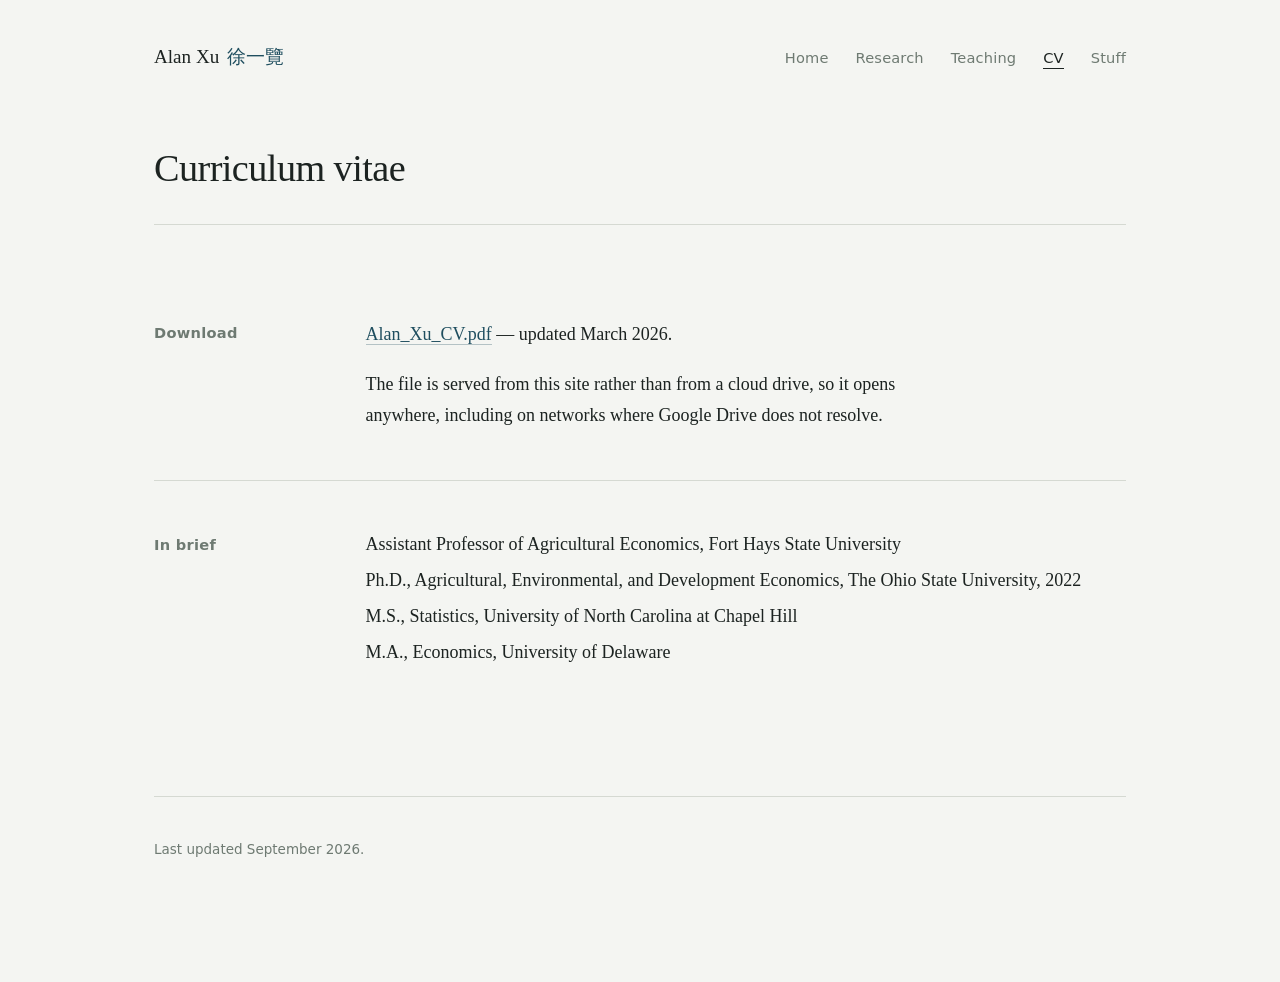
==== cv.html @ 7529fff0 "Add files via upload" ====
<!DOCTYPE html>
<html lang="en">
<head>
<meta charset="utf-8">
<meta name="viewport" content="width=device-width, initial-scale=1">
<title>Curriculum vitae — Alan Xu 徐一覽</title>
<meta name="description" content="Curriculum vitae of Alan Xu, assistant professor of agricultural economics at Fort Hays State University.">
<link rel="icon" href="favicon.svg" type="image/svg+xml">
<link rel="stylesheet" href="style.css">
</head>
<body>
<a class="skip" href="#main">Skip to content</a>

<div class="page">

  <header class="masthead">
    <a class="wordmark" href="index.html">Alan Xu<span class="han" lang="zh-Hans">徐一覽</span></a>
    <nav aria-label="Sections">
      <ul class="nav">
        <li><a href="index.html">Home</a></li>
        <li><a href="research.html">Research</a></li>
        <li><a href="teaching.html">Teaching</a></li>
        <li><a href="cv.html" aria-current="page">CV</a></li>
        <li><a href="stuff.html">Stuff</a></li>
      </ul>
    </nav>
  </header>

  <main id="main">

    <h1 class="page-title">Curriculum vitae</h1>

    <section class="band">
      <h2>Download</h2>
      <div class="band-body">
        <p><a href="files/Alan_Xu_CV.pdf">Alan_Xu_CV.pdf</a> — updated March 2026.</p>
        <p>The file is served from this site rather than from a cloud drive, so it opens
        anywhere, including on networks where Google Drive does not resolve.</p>
      </div>
    </section>

    <section class="band">
      <h2>In brief</h2>
      <div class="band-body">
        <ul class="stack">
          <li>Assistant Professor of Agricultural Economics, Fort Hays State University</li>
          <li>Ph.D., Agricultural, Environmental, and Development Economics, The Ohio State
            University, 2022</li>
          <li>M.S., Statistics, University of North Carolina at Chapel Hill</li>
          <li>M.A., Economics, University of Delaware</li>
        </ul>
      </div>
    </section>

  </main>

  <footer class="foot">
    <p>Last updated September 2026.</p>
  </footer>

</div>
</body>
</html>
---- style.css ----
/* ============================================================
   Alan Xu — personal site
   No external requests. No fonts, no CDNs, no analytics.
   Everything here loads from your own server.
   ============================================================ */

:root {
  --paper:      #F4F5F2;
  --ink:        #1C2321;
  --water:      #1F4E5F;
  --muted:      #6E7A72;
  --rule:       #D5D9D2;

  --serif: "Iowan Old Style", "Charter", "Palatino Linotype", Palatino,
           Georgia, "Songti SC", "SimSun", serif;
  --han:   "PingFang SC", "Hiragino Sans GB", "Microsoft YaHei",
           "Source Han Sans SC", "Noto Sans CJK SC", sans-serif;
  --sans:  system-ui, -apple-system, "Segoe UI", Roboto,
           "Helvetica Neue", Arial, sans-serif;

  --measure: 62ch;
}

*, *::before, *::after { box-sizing: border-box; }

html { font-size: 18px; -webkit-text-size-adjust: 100%; }

body {
  margin: 0;
  padding: 0 1.5rem 6rem;
  background: var(--paper);
  color: var(--ink);
  font-family: var(--serif);
  font-size: 1rem;
  line-height: 1.7;
  -webkit-font-smoothing: antialiased;
}

.page { max-width: 54rem; margin: 0 auto; }

/* ---------- links ---------- */

a {
  color: var(--water);
  text-decoration: none;
  border-bottom: 1px solid rgba(31, 78, 95, 0.3);
}
a:hover { border-bottom-color: var(--water); }
a:focus-visible {
  outline: 2px solid var(--water);
  outline-offset: 3px;
  border-radius: 1px;
}

.skip {
  position: absolute;
  left: -9999px;
}
.skip:focus {
  left: 1.5rem;
  top: 1rem;
  background: var(--ink);
  color: var(--paper);
  padding: 0.5rem 0.9rem;
  border: 0;
  z-index: 10;
}

/* ---------- header + nav ---------- */

.masthead {
  display: flex;
  flex-wrap: wrap;
  align-items: baseline;
  justify-content: space-between;
  gap: 0.75rem 2rem;
  padding: 2.25rem 0 0;
}

.wordmark {
  font-size: 1.0625rem;
  color: var(--ink);
  border-bottom: 0;
  white-space: nowrap;
}
.wordmark .han { font-family: var(--han); margin-left: 0.4em; color: var(--water); }
.wordmark:hover { color: var(--water); }

.nav {
  display: flex;
  flex-wrap: wrap;
  gap: 0 1.5rem;
  margin: 0;
  padding: 0;
  list-style: none;
  font-family: var(--sans);
  font-size: 0.8125rem;
  letter-spacing: 0.01em;
}
.nav a {
  color: var(--muted);
  border-bottom: 0;
  padding-bottom: 2px;
}
.nav a:hover { color: var(--ink); }
.nav a[aria-current="page"] {
  color: var(--ink);
  border-bottom: 1px solid var(--ink);
}

/* ---------- the name lockup (home page only) ---------- */

.lockup { padding: 4.5rem 0 3rem; }

.lockup h1 {
  margin: 0;
  font-weight: 400;
  font-size: clamp(2.75rem, 9vw, 4.25rem);
  line-height: 1.02;
  letter-spacing: -0.02em;
}
.lockup .han {
  display: block;
  font-family: var(--han);
  font-size: clamp(1.6rem, 5vw, 2.375rem);
  line-height: 1.3;
  letter-spacing: 0.14em;
  color: var(--water);
  margin-top: 0.35em;
  font-weight: 400;
}
.lockup .standfirst {
  max-width: 34ch;
  margin: 1.75rem 0 0;
  font-size: 1.1875rem;
  line-height: 1.55;
  color: var(--muted);
}

/* ---------- page title (interior pages) ---------- */

.page-title {
  margin: 3.5rem 0 2.5rem;
  padding-bottom: 1.25rem;
  border-bottom: 1px solid var(--rule);
  font-weight: 400;
  font-size: 2.125rem;
  letter-spacing: -0.015em;
}

/* ---------- the rail layout ---------- */

.band {
  display: grid;
  grid-template-columns: 9rem 1fr;
  gap: 0 2.75rem;
  padding: 2.75rem 0;
  border-top: 1px solid var(--rule);
}
.band:first-of-type { border-top: 0; }

.band > h2 {
  margin: 0;
  font-family: var(--sans);
  font-size: 0.8125rem;
  font-weight: 600;
  line-height: 1.9;
  color: var(--muted);
  letter-spacing: 0.02em;
}

.band-body > *:first-child { margin-top: 0; }
.band-body > *:last-child  { margin-bottom: 0; }
.band-body p { max-width: var(--measure); margin: 0 0 1.1em; }

/* ---------- publications ---------- */

.pubs { margin: 0; padding: 0; list-style: none; }

.pub {
  display: grid;
  grid-template-columns: 3.25rem 1fr;
  gap: 0 1.25rem;
  margin-bottom: 1.9rem;
}
.pub:last-child { margin-bottom: 0; }

.pub .year {
  font-family: var(--sans);
  font-size: 0.8125rem;
  color: var(--muted);
  line-height: 1.9;
  font-variant-numeric: tabular-nums;
}
.pub .title { display: block; line-height: 1.45; }
.pub .meta {
  display: block;
  margin-top: 0.2em;
  font-size: 0.9375rem;
  color: var(--muted);
}
.pub .venue { font-style: italic; }

/* ---------- projects ---------- */

.projects { margin: 0; padding: 0; list-style: none; }

.project { margin-bottom: 1.9rem; max-width: var(--measure); }
.project:last-child { margin-bottom: 0; }
.project h3 {
  margin: 0 0 0.3em;
  font-size: 1.0625rem;
  font-weight: 600;
  line-height: 1.4;
}
.project p { margin: 0 0 0.4em; }
.project .status {
  font-family: var(--sans);
  font-size: 0.8125rem;
  color: var(--muted);
  line-height: 1.55;
  display: block;
}

/* ---------- courses ---------- */

.courses { margin: 0 0 2rem; padding: 0; list-style: none; }
.courses:last-child { margin-bottom: 0; }

.course {
  display: grid;
  grid-template-columns: 7.5rem 1fr;
  gap: 0 1.25rem;
  margin-bottom: 0.85rem;
}
.course .code {
  font-family: var(--sans);
  font-size: 0.8125rem;
  color: var(--muted);
  line-height: 1.9;
}
.course .name { line-height: 1.45; }
.course .where { color: var(--muted); font-size: 0.9375rem; }

.subhead {
  margin: 2.25rem 0 0.9rem;
  font-family: var(--sans);
  font-size: 0.8125rem;
  font-weight: 600;
  color: var(--ink);
}
.subhead:first-child { margin-top: 0; }

/* ---------- student comments ---------- */

.comments { margin: 0; padding: 0; list-style: none; max-width: var(--measure); }
.comments li {
  margin-bottom: 1.4rem;
  padding-left: 1.25rem;
  border-left: 2px solid var(--rule);
  font-size: 0.9375rem;
  line-height: 1.65;
  color: var(--ink);
}
.comments li:last-child { margin-bottom: 0; }

/* ---------- coauthors ---------- */

.people { margin: 0; padding: 0; list-style: none; }
.people li { margin-bottom: 0.55rem; line-height: 1.45; }
.people .affil { color: var(--muted); font-size: 0.9375rem; }

/* ---------- contact / elsewhere lists ---------- */

.stack { margin: 0; padding: 0; list-style: none; }
.stack li { margin-bottom: 0.5rem; line-height: 1.5; }
.stack .note {
  font-family: var(--sans);
  font-size: 0.75rem;
  color: var(--muted);
  margin-left: 0.5em;
}

/* ---------- figures ---------- */

figure { margin: 0 0 2.5rem; max-width: var(--measure); }
figure:last-child { margin-bottom: 0; }
figure img {
  display: block;
  width: 100%;
  height: auto;
  border: 1px solid var(--rule);
}
figcaption {
  margin-top: 0.7rem;
  font-size: 0.9375rem;
  line-height: 1.55;
  color: var(--muted);
}

/* ---------- footer ---------- */

.foot {
  margin-top: 4rem;
  padding-top: 1.5rem;
  border-top: 1px solid var(--rule);
  font-family: var(--sans);
  font-size: 0.75rem;
  color: var(--muted);
}
.foot a { color: var(--muted); border-bottom-color: var(--rule); }
.foot a:hover { color: var(--ink); }

/* ---------- narrow screens ---------- */

@media (max-width: 46rem) {
  html { font-size: 17px; }
  body { padding-left: 1.25rem; padding-right: 1.25rem; }

  .band {
    grid-template-columns: 1fr;
    gap: 0;
    padding: 2.25rem 0;
  }
  .band > h2 { margin-bottom: 1rem; }

  .lockup { padding: 3rem 0 2.25rem; }
  .course { grid-template-columns: 1fr; gap: 0; }
  .course .code { line-height: 1.5; }
}

/* ---------- accessibility + print ---------- */

@media (prefers-reduced-motion: reduce) {
  * { animation: none !important; transition: none !important; }
}

@media print {
  body { background: #fff; padding: 0; font-size: 11pt; }
  .nav, .skip, .foot { display: none; }
  a { color: inherit; border-bottom: 0; }
  .band { break-inside: avoid; border-top: 1px solid #ccc; }
}
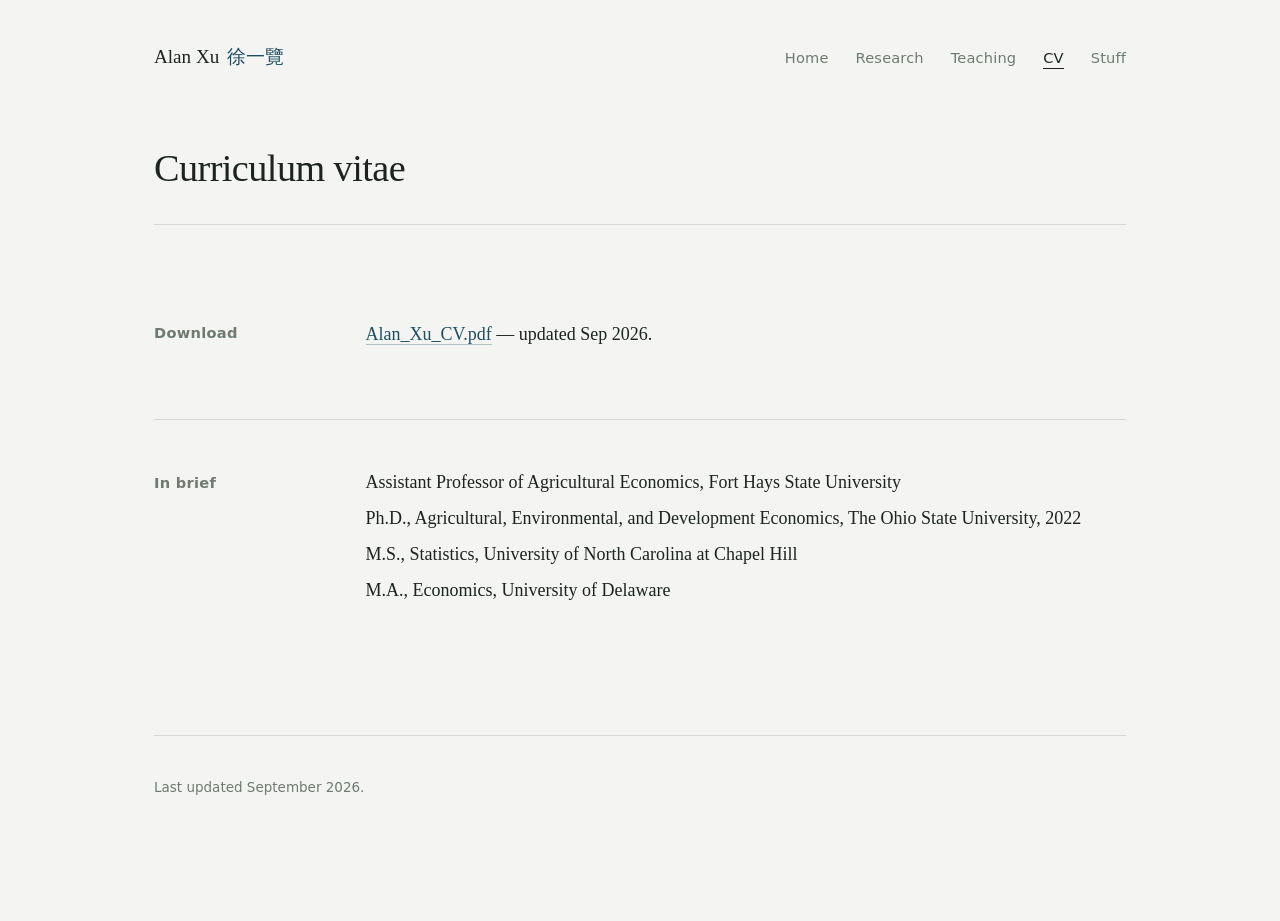
==== commit 432a1124: "Update cv.html" ====
--- a/cv.html
+++ b/cv.html
@@ -33,9 +33,8 @@
     <section class="band">
       <h2>Download</h2>
       <div class="band-body">
-        <p><a href="files/Alan_Xu_CV.pdf">Alan_Xu_CV.pdf</a> — updated March 2026.</p>
-        <p>The file is served from this site rather than from a cloud drive, so it opens
-        anywhere, including on networks where Google Drive does not resolve.</p>
+        <p><a href="files/Alan_Xu_CV.pdf">Alan_Xu_CV.pdf</a> — updated Sep 2026.</p>
+        <p></p>
       </div>
     </section>
 
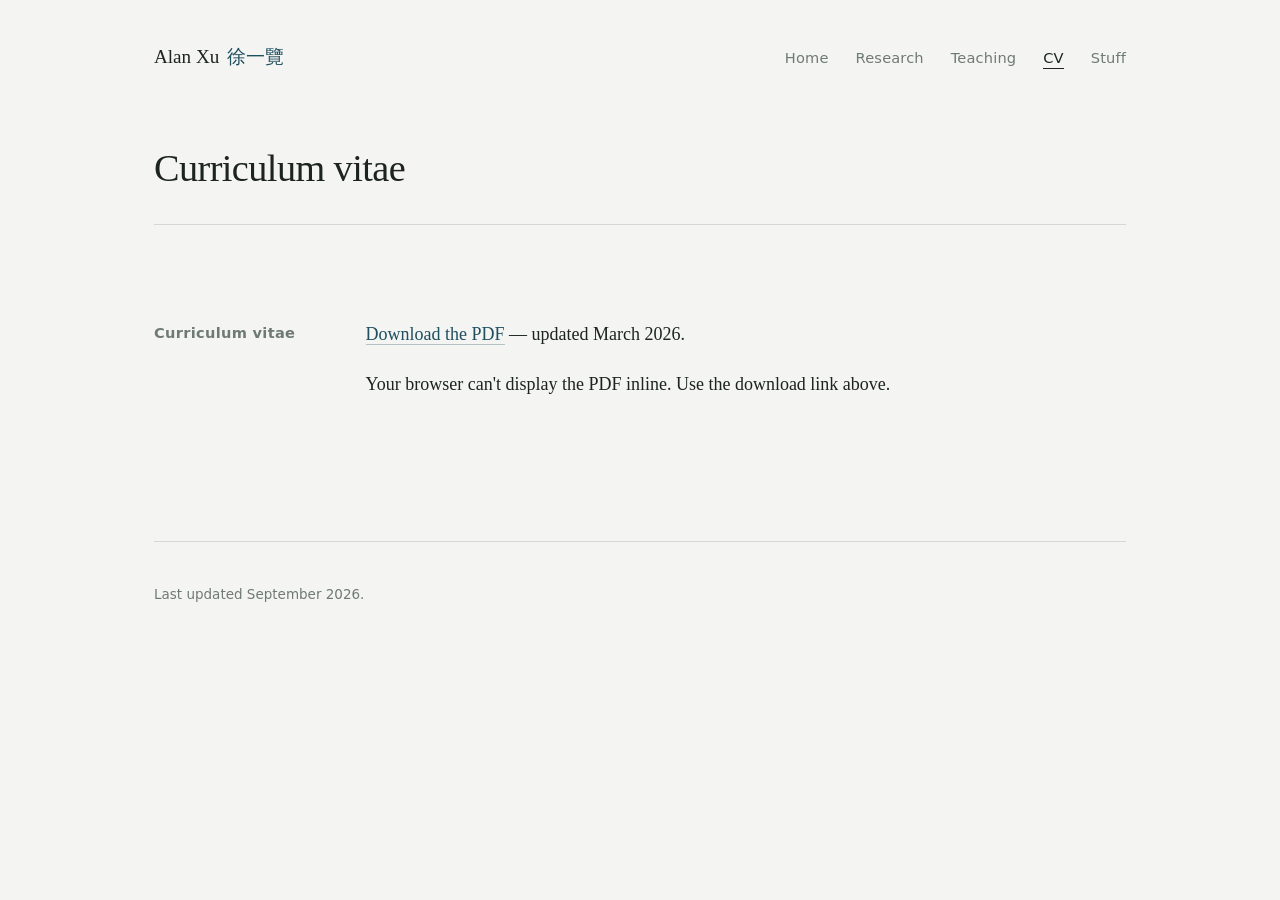
==== commit 88af76f8: "Update cv.html" ====
--- a/cv.html
+++ b/cv.html
@@ -31,23 +31,12 @@
     <h1 class="page-title">Curriculum vitae</h1>
 
     <section class="band">
-      <h2>Download</h2>
+      <h2>Curriculum vitae</h2>
       <div class="band-body">
-        <p><a href="files/Alan_Xu_CV.pdf">Alan_Xu_CV.pdf</a> — updated Sep 2026.</p>
-        <p></p>
-      </div>
-    </section>
-
-    <section class="band">
-      <h2>In brief</h2>
-      <div class="band-body">
-        <ul class="stack">
-          <li>Assistant Professor of Agricultural Economics, Fort Hays State University</li>
-          <li>Ph.D., Agricultural, Environmental, and Development Economics, The Ohio State
-            University, 2022</li>
-          <li>M.S., Statistics, University of North Carolina at Chapel Hill</li>
-          <li>M.A., Economics, University of Delaware</li>
-        </ul>
+        <p><a href="files/Alan_Xu_CV.pdf">Download the PDF</a> — updated March 2026.</p>
+        <object class="pdf-frame" data="files/Alan_Xu_CV.pdf" type="application/pdf">
+          <p>Your browser can't display the PDF inline. Use the download link above.</p>
+        </object>
       </div>
     </section>
 
--- a/style.css
+++ b/style.css
@@ -341,3 +341,25 @@
   a { color: inherit; border-bottom: 0; }
   .band { break-inside: avoid; border-top: 1px solid #ccc; }
 }
+
+/* ---------- portrait ---------- */
+
+.lockup {
+  display: grid;
+  grid-template-columns: 1fr auto;
+  gap: 0 3rem;
+  align-items: end;
+}
+
+.portrait {
+  display: block;
+  width: 14rem;
+  aspect-ratio: 4 / 5;
+  object-fit: cover;
+  border: 1px solid var(--rule);
+}
+
+@media (max-width: 46rem) {
+  .lockup { grid-template-columns: 1fr; gap: 2rem 0; }
+  .portrait { width: 14rem; }
+}
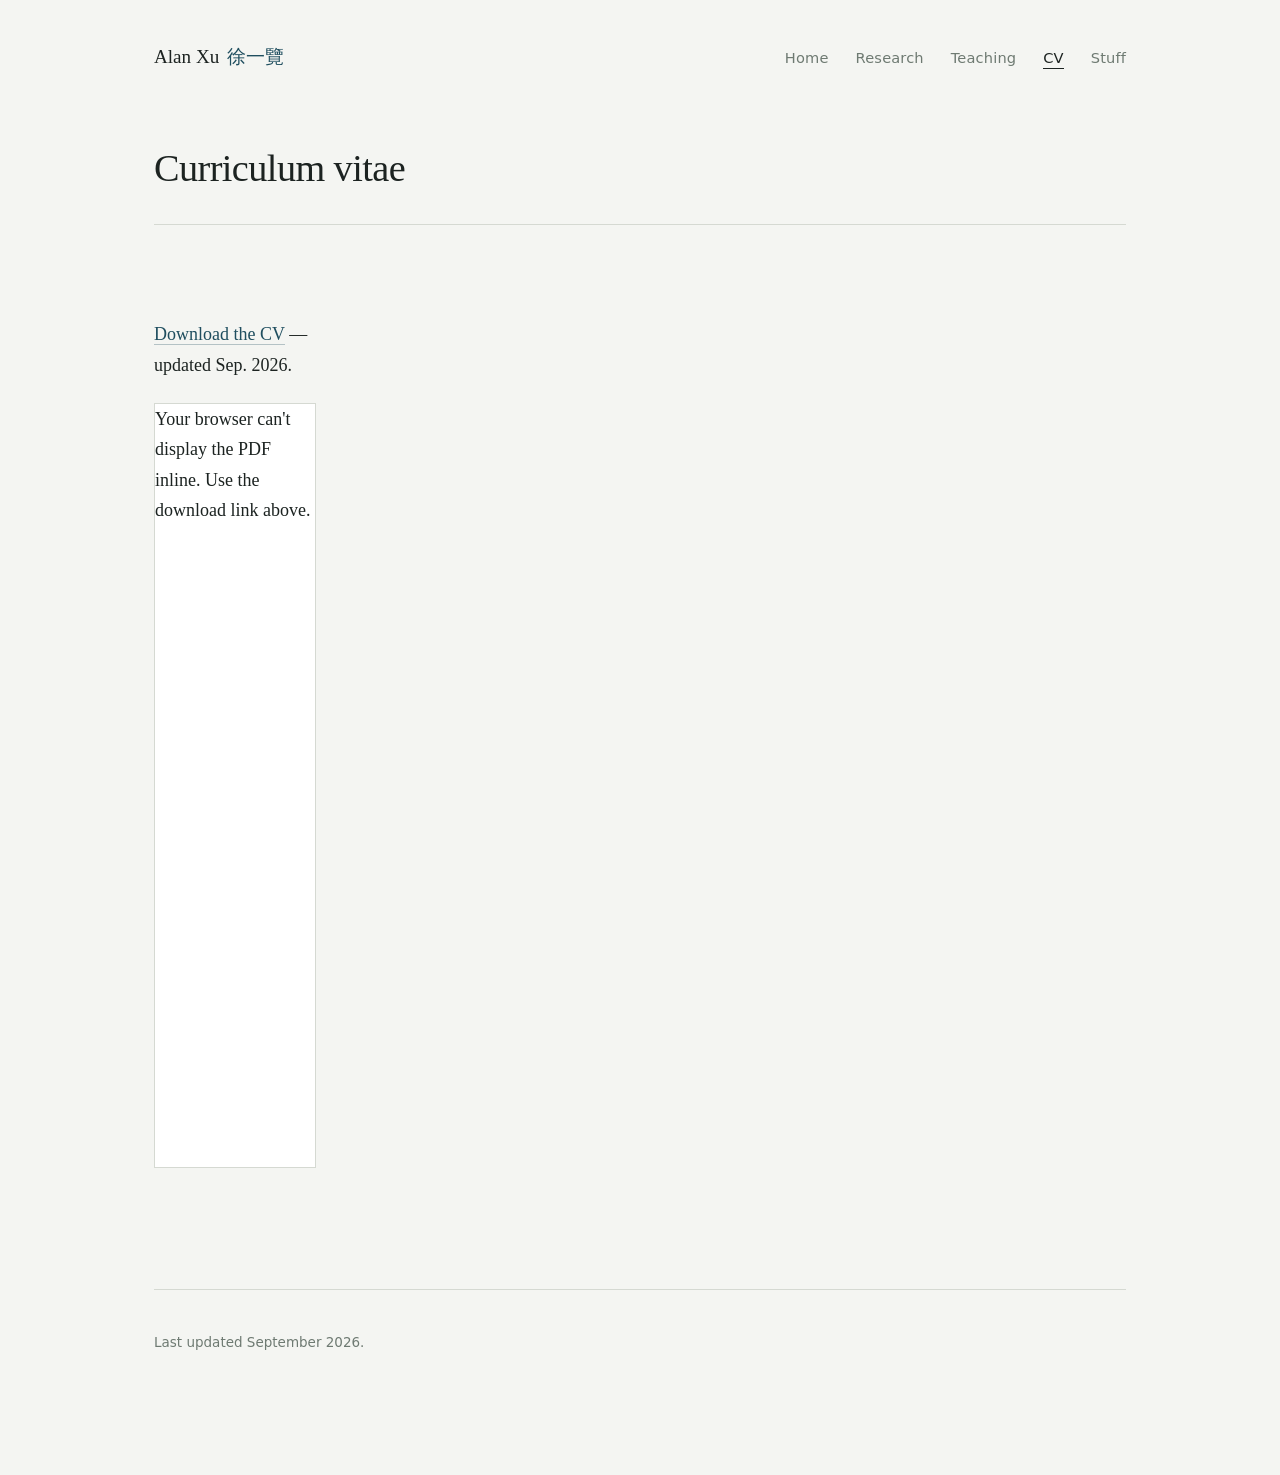
==== commit 9552a4c4: "Update cv.html" ====
--- a/cv.html
+++ b/cv.html
@@ -31,9 +31,8 @@
     <h1 class="page-title">Curriculum vitae</h1>
 
     <section class="band">
-      <h2>Curriculum vitae</h2>
-      <div class="band-body">
-        <p><a href="files/Alan_Xu_CV.pdf">Download the PDF</a> — updated March 2026.</p>
+          <div class="band-body">
+        <p><a href="files/Alan_Xu_CV.pdf">Download the CV</a> — updated Sep. 2026.</p>
         <object class="pdf-frame" data="files/Alan_Xu_CV.pdf" type="application/pdf">
           <p>Your browser can't display the PDF inline. Use the download link above.</p>
         </object>
--- a/style.css
+++ b/style.css
@@ -363,3 +363,19 @@
   .lockup { grid-template-columns: 1fr; gap: 2rem 0; }
   .portrait { width: 14rem; }
 }
+
+/* ---------- embedded CV ---------- */
+
+.pdf-frame {
+  display: block;
+  width: 100%;
+  height: 85vh;
+  min-height: 36rem;
+  margin-top: 1.25rem;
+  border: 1px solid var(--rule);
+  background: #fff;
+}
+
+@media (max-width: 46rem) {
+  .pdf-frame { display: none; }
+}
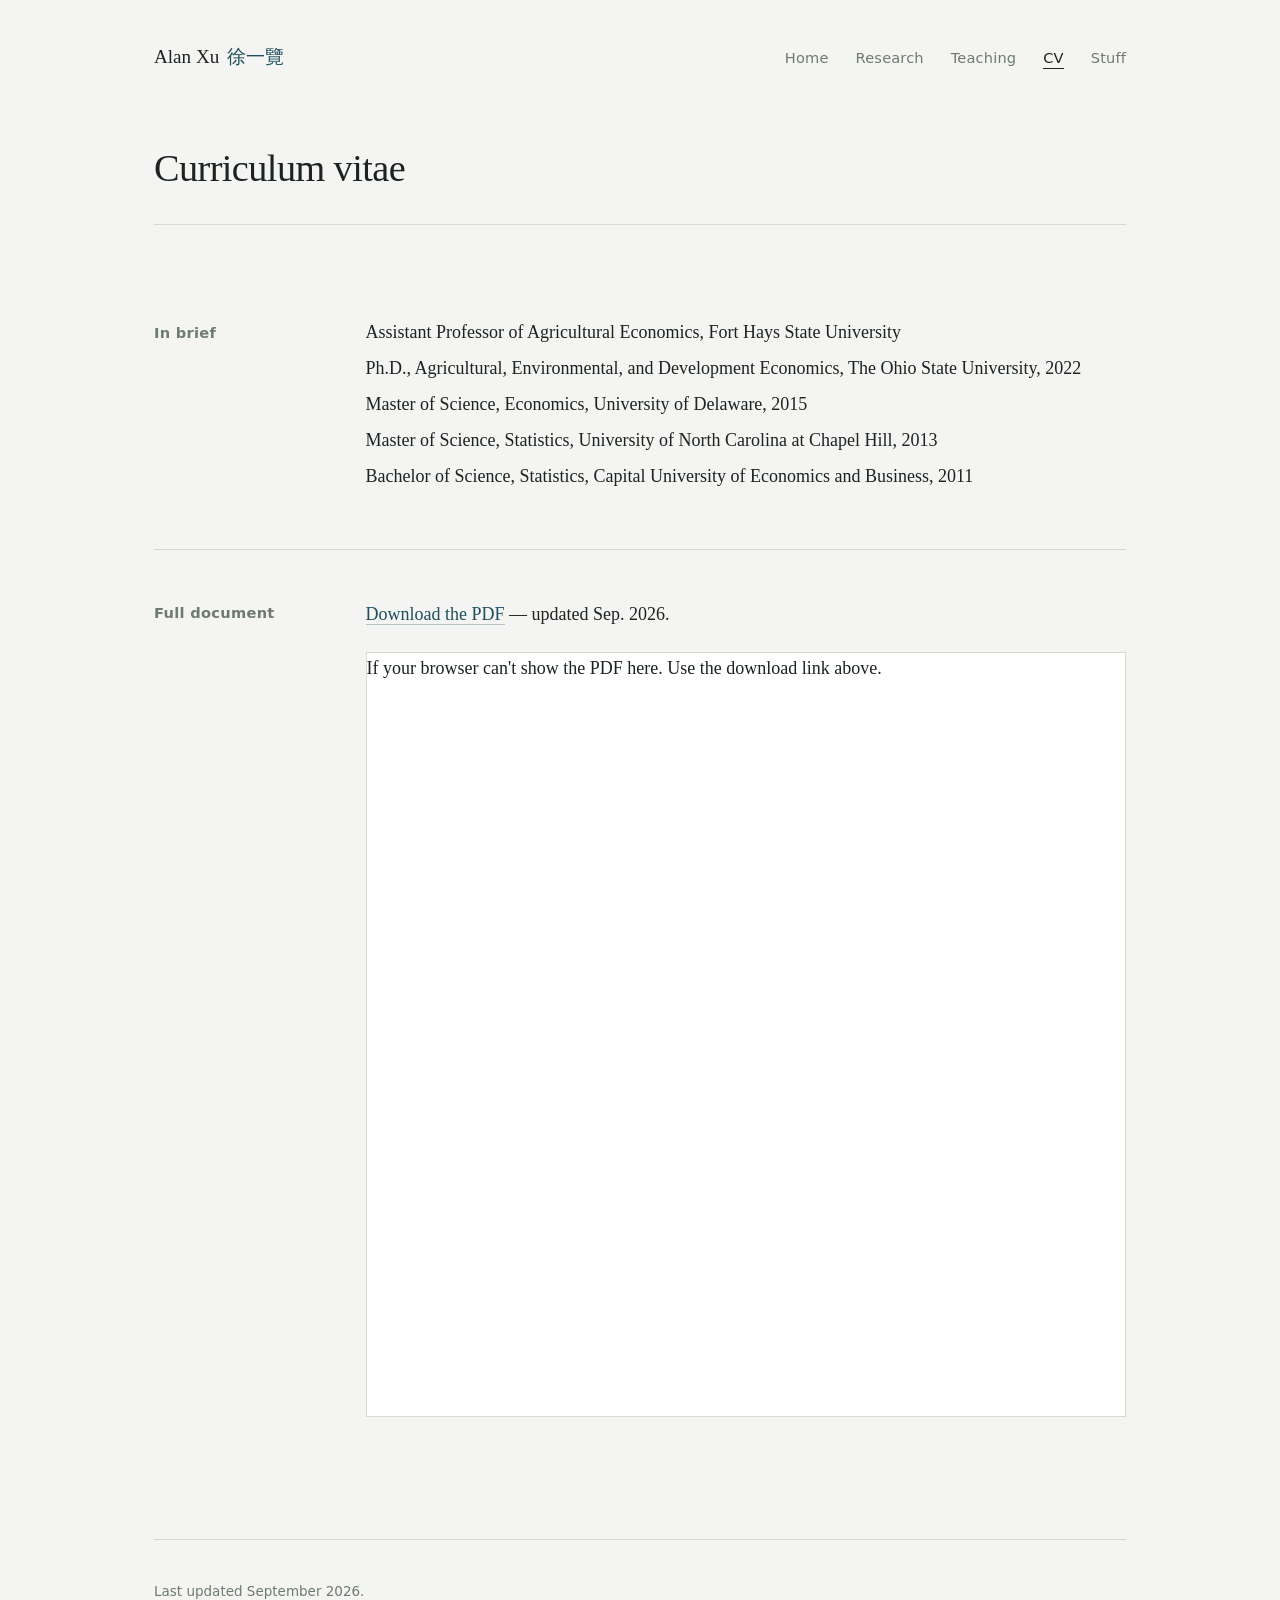
==== commit 70ee00a7: "Update cv.html" ====
--- a/cv.html
+++ b/cv.html
@@ -31,10 +31,25 @@
     <h1 class="page-title">Curriculum vitae</h1>
 
     <section class="band">
-          <div class="band-body">
-        <p><a href="files/Alan_Xu_CV.pdf">Download the CV</a> — updated Sep. 2026.</p>
+      <h2>In brief</h2>
+      <div class="band-body">
+        <ul class="stack">
+          <li>Assistant Professor of Agricultural Economics, Fort Hays State University</li>
+          <li>Ph.D., Agricultural, Environmental, and Development Economics, The Ohio State
+            University, 2022</li>
+          <li>Master of Science, Economics, University of Delaware, 2015</li>
+          <li>Master of Science, Statistics, University of North Carolina at Chapel Hill, 2013</li>
+          <li>Bachelor of Science, Statistics, Capital University of Economics and Business, 2011</li>
+        </ul>
+      </div>
+    </section>
+
+    <section class="band band-wide">
+      <h2>Full document</h2>
+      <div class="band-body">
+        <p><a href="files/Alan_Xu_CV.pdf">Download the PDF</a> — updated Sep. 2026.</p>
         <object class="pdf-frame" data="files/Alan_Xu_CV.pdf" type="application/pdf">
-          <p>Your browser can't display the PDF inline. Use the download link above.</p>
+          <p>If your browser can't show the PDF here. Use the download link above.</p>
         </object>
       </div>
     </section>
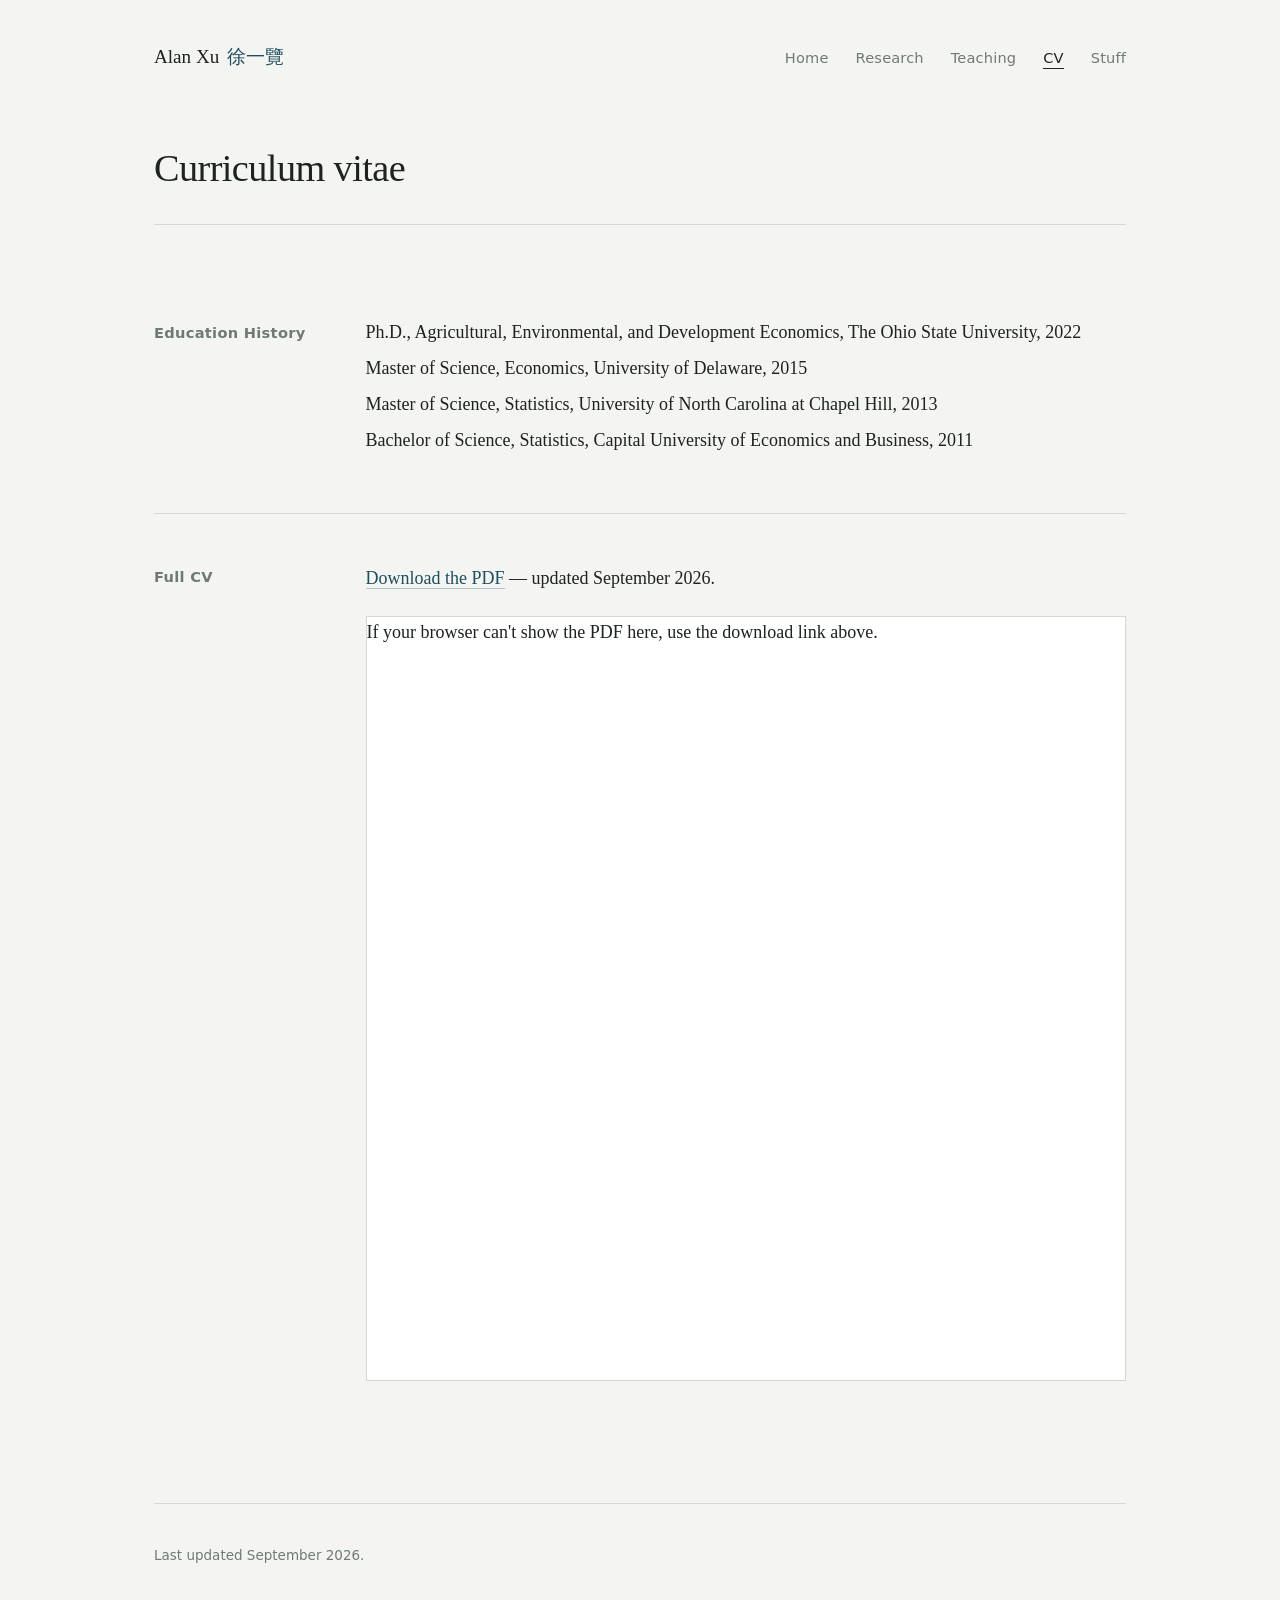
==== commit 1b6a930f: "Update cv.html" ====
--- a/cv.html
+++ b/cv.html
@@ -31,10 +31,9 @@
     <h1 class="page-title">Curriculum vitae</h1>
 
     <section class="band">
-      <h2>In brief</h2>
+      <h2>Education History</h2>
       <div class="band-body">
         <ul class="stack">
-          <li>Assistant Professor of Agricultural Economics, Fort Hays State University</li>
           <li>Ph.D., Agricultural, Environmental, and Development Economics, The Ohio State
             University, 2022</li>
           <li>Master of Science, Economics, University of Delaware, 2015</li>
@@ -45,11 +44,11 @@
     </section>
 
     <section class="band band-wide">
-      <h2>Full document</h2>
+      <h2>Full CV</h2>
       <div class="band-body">
-        <p><a href="files/Alan_Xu_CV.pdf">Download the PDF</a> — updated Sep. 2026.</p>
+        <p><a href="files/Alan_Xu_CV.pdf">Download the PDF</a> — updated September 2026.</p>
         <object class="pdf-frame" data="files/Alan_Xu_CV.pdf" type="application/pdf">
-          <p>If your browser can't show the PDF here. Use the download link above.</p>
+          <p>If your browser can't show the PDF here, use the download link above.</p>
         </object>
       </div>
     </section>
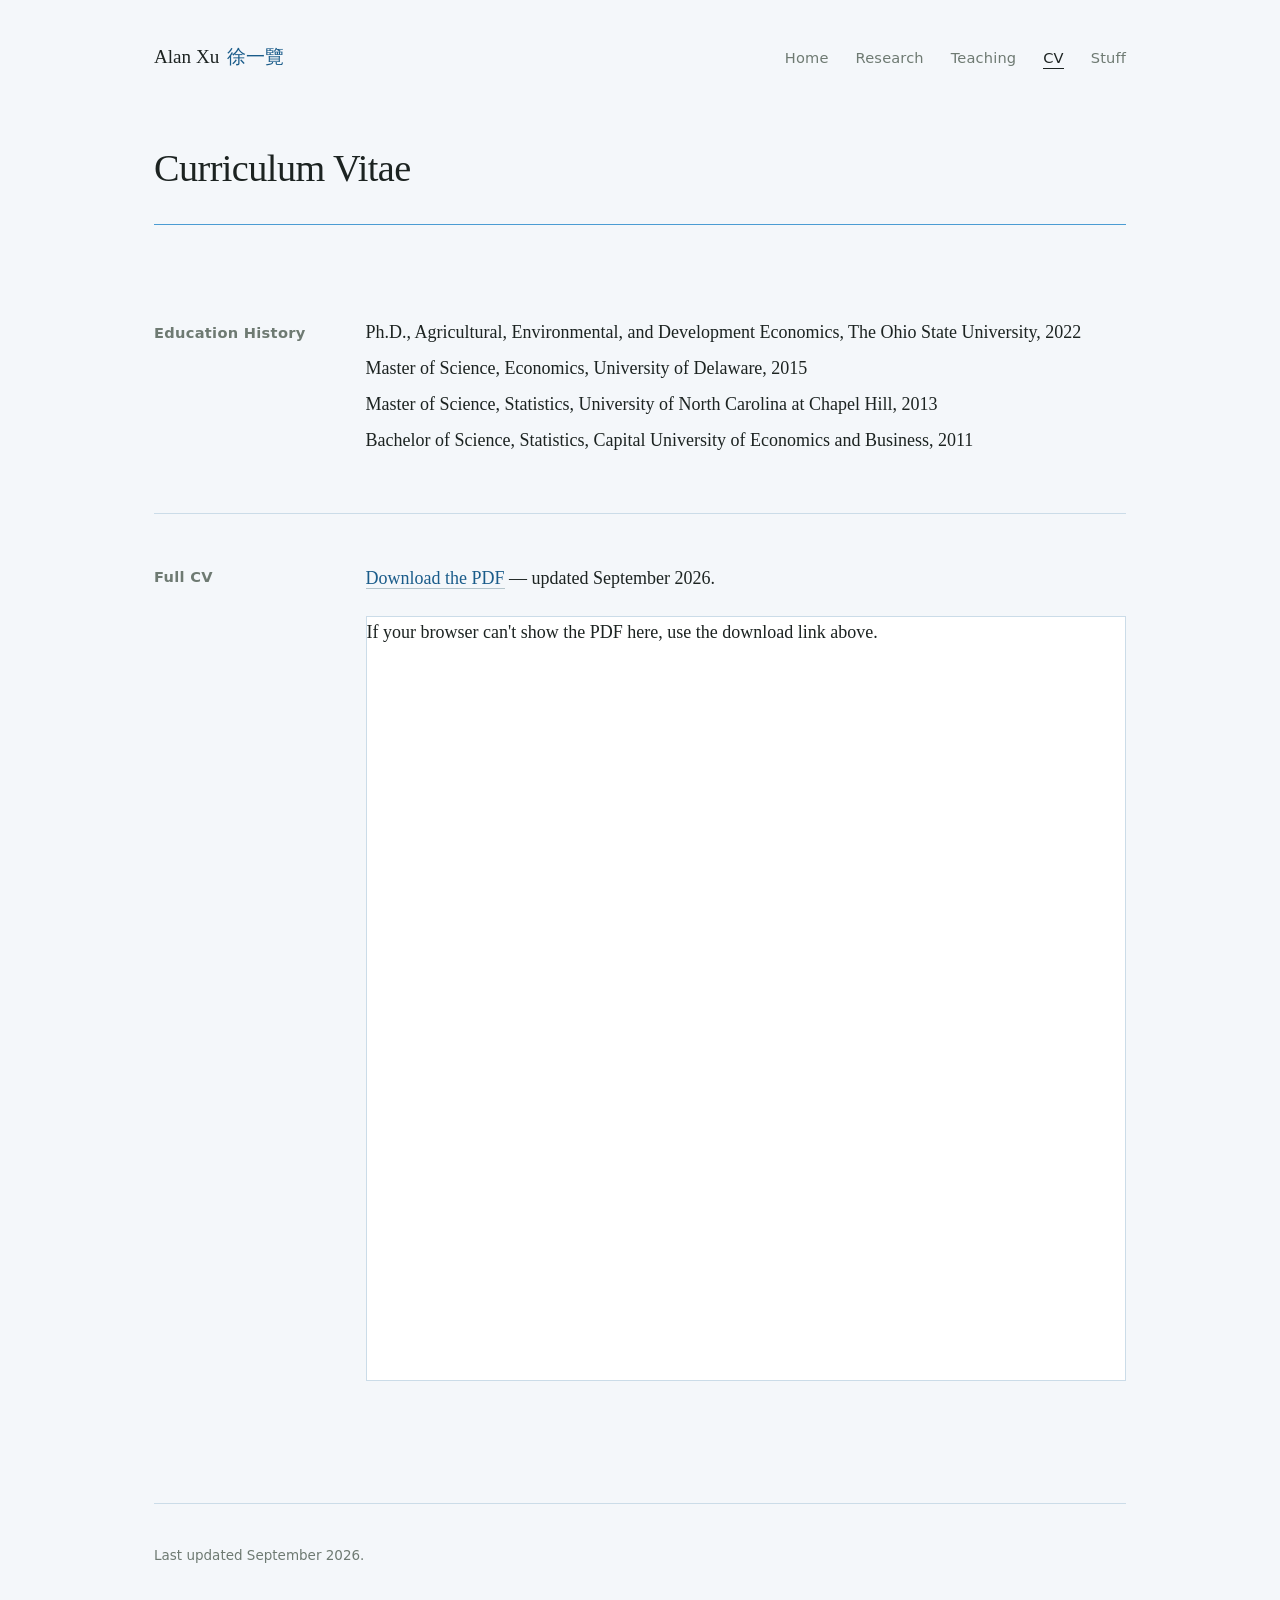
==== commit 0640921c: "Update cv.html" ====
--- a/cv.html
+++ b/cv.html
@@ -7,6 +7,15 @@
 <meta name="description" content="Curriculum vitae of Alan Xu, assistant professor of agricultural economics at Fort Hays State University.">
 <link rel="icon" href="favicon.svg" type="image/svg+xml">
 <link rel="stylesheet" href="style.css">
+<!-- Google tag (gtag.js) -->
+<script async src="https://www.googletagmanager.com/gtag/js?id=G-Y4VLVHRZ72"></script>
+<script>
+  window.dataLayer = window.dataLayer || [];
+  function gtag(){dataLayer.push(arguments);}
+  gtag('js', new Date());
+
+  gtag('config', 'G-Y4VLVHRZ72');
+</script>
 </head>
 <body>
 <a class="skip" href="#main">Skip to content</a>
@@ -28,7 +37,7 @@
 
   <main id="main">
 
-    <h1 class="page-title">Curriculum vitae</h1>
+    <h1 class="page-title">Curriculum Vitae</h1>
 
     <section class="band">
       <h2>Education History</h2>
--- a/style.css
+++ b/style.css
@@ -1,15 +1,14 @@
 /* ============================================================
    Alan Xu — personal site
-   No external requests. No fonts, no CDNs, no analytics.
-   Everything here loads from your own server.
    ============================================================ */
 
 :root {
-  --paper:      #F4F5F2;
+  --paper:      #F4F7FA;
   --ink:        #1C2321;
-  --water:      #1F4E5F;
+  --water:      #1A5C8A;   /* darkened Carolina blue — for links and small text */
+  --carolina:   #4B9CD3;   /* true Carolina blue — large text and accents only */
   --muted:      #6E7A72;
-  --rule:       #D5D9D2;
+  --rule:       #CBDCE8;   /* faint Carolina tint for hairlines */
 
   --serif: "Iowan Old Style", "Charter", "Palatino Linotype", Palatino,
            Georgia, "Songti SC", "SimSun", serif;
@@ -108,35 +107,6 @@
   border-bottom: 1px solid var(--ink);
 }
 
-/* ---------- the name lockup (home page only) ---------- */
-
-.lockup { padding: 4.5rem 0 3rem; }
-
-.lockup h1 {
-  margin: 0;
-  font-weight: 400;
-  font-size: clamp(2.75rem, 9vw, 4.25rem);
-  line-height: 1.02;
-  letter-spacing: -0.02em;
-}
-.lockup .han {
-  display: block;
-  font-family: var(--han);
-  font-size: clamp(1.6rem, 5vw, 2.375rem);
-  line-height: 1.3;
-  letter-spacing: 0.14em;
-  color: var(--water);
-  margin-top: 0.35em;
-  font-weight: 400;
-}
-.lockup .standfirst {
-  max-width: 34ch;
-  margin: 1.75rem 0 0;
-  font-size: 1.1875rem;
-  line-height: 1.55;
-  color: var(--muted);
-}
-
 /* ---------- page title (interior pages) ---------- */
 
 .page-title {
@@ -342,27 +312,12 @@
   .band { break-inside: avoid; border-top: 1px solid #ccc; }
 }
 
-/* ---------- portrait ---------- */
-
-.lockup {
-  display: grid;
-  grid-template-columns: 1fr auto;
-  gap: 0 3rem;
-  align-items: end;
-}
-
-.portrait {
-  display: block;
-  width: 14rem;
-  aspect-ratio: 4 / 5;
-  object-fit: cover;
-  border: 1px solid var(--rule);
-}
-
-@media (max-width: 46rem) {
-  .lockup { grid-template-columns: 1fr; gap: 2rem 0; }
-  .portrait { width: 14rem; }
-}
+/* ---------- Carolina blue accents ---------- */
+
+.lockup .han        { color: var(--carolina); }
+.slide-dot.is-active { background: var(--carolina); border-color: var(--carolina); }
+.page-title         { border-bottom-color: var(--carolina); }
+
 
 /* ---------- embedded CV ---------- */
 
@@ -379,3 +334,146 @@
 @media (max-width: 46rem) {
   .pdf-frame { display: none; }
 }
+
+/* ---------- slideshow ---------- */
+
+.slideshow { max-width: var(--measure); }
+
+.slides {
+  position: relative;
+  aspect-ratio: 3 / 2;
+  overflow: hidden;
+  border: 1px solid var(--rule);
+  background: var(--rule);
+}
+
+.slide {
+  position: absolute;
+  inset: 0;
+  width: 100%;
+  height: 100%;
+  object-fit: cover;
+  opacity: 0;
+  transition: opacity 700ms ease;
+}
+.slide.is-active { opacity: 1; }
+
+.slide-dots { display: flex; gap: 0.5rem; margin-top: 0.75rem; }
+
+.slide-dot {
+  width: 0.5rem;
+  height: 0.5rem;
+  padding: 0;
+  border: 1px solid var(--muted);
+  border-radius: 50%;
+  background: transparent;
+  cursor: pointer;
+}
+.slide-dot.is-active { background: var(--water); border-color: var(--water); }
+.slide-dot:focus-visible { outline: 2px solid var(--water); outline-offset: 3px; }
+
+/* ---------- academicpages-style profile layout ---------- */
+
+.profile-layout {
+  display: grid;
+  grid-template-columns: 15rem 1fr;
+  gap: 0 3.5rem;
+  padding-top: 3.5rem;
+  align-items: start;
+}
+
+.profile-card { position: sticky; top: 2.5rem; }
+
+.profile-photo {
+  display: block;
+  width: 100%;
+  aspect-ratio: 4 / 5;
+  object-fit: cover;
+  border: 1px solid var(--rule);
+  margin-bottom: 1.25rem;
+}
+
+.profile-name {
+  margin: 0;
+  font-weight: 400;
+  font-size: 1.75rem;
+  line-height: 1.15;
+  letter-spacing: -0.015em;
+}
+.profile-name .han {
+  display: block;
+  font-family: var(--han);
+  font-size: 1.125rem;
+  letter-spacing: 0.14em;
+  color: var(--carolina);
+  margin-top: 0.35em;
+}
+
+.profile-role {
+  margin: 0.75rem 0 1.5rem;
+  font-size: 0.9375rem;
+  line-height: 1.45;
+  color: var(--muted);
+}
+
+.profile-links {
+  margin: 0;
+  padding: 1.25rem 0 0;
+  list-style: none;
+  border-top: 1px solid var(--rule);
+  font-family: var(--sans);
+  font-size: 0.875rem;
+}
+.profile-links li {
+  display: grid;
+  grid-template-columns: 1.5em 1fr;
+  align-items: start;
+  margin-bottom: 0.7rem;
+  line-height: 1.45;
+  color: var(--muted);
+}
+.profile-links svg {
+  width: 1em;
+  height: 1em;
+  margin-top: 0.2em;
+  fill: none;
+  stroke: currentColor;
+  stroke-width: 1.75;
+  stroke-linecap: round;
+  stroke-linejoin: round;
+}
+.profile-links a { border-bottom: 0; }
+.profile-links a:hover { border-bottom: 1px solid var(--water); }
+
+.profile-links svg.brand {
+  fill: currentColor;
+  stroke: none;
+}
+
+.profile-main > *:first-child { margin-top: 0; }
+.profile-main p { max-width: var(--measure); margin: 0 0 1.15em; }
+
+.profile-main .lede {
+  font-size: 1.4375rem;
+  line-height: 1.45;
+  font-style: italic;
+  color: var(--water);
+  max-width: 38ch;
+  margin-bottom: 2rem;
+}
+
+.profile-main h2 {
+  margin: 2.5rem 0 0.9rem;
+  font-family: var(--sans);
+  font-size: 0.8125rem;
+  font-weight: 600;
+  color: var(--muted);
+  letter-spacing: 0.02em;
+}
+
+@media (max-width: 46rem) {
+  .profile-layout { grid-template-columns: 1fr; gap: 2.5rem 0; padding-top: 2.25rem; }
+  .profile-card { position: static; }
+  .profile-photo { width: 9rem; }
+}
+
